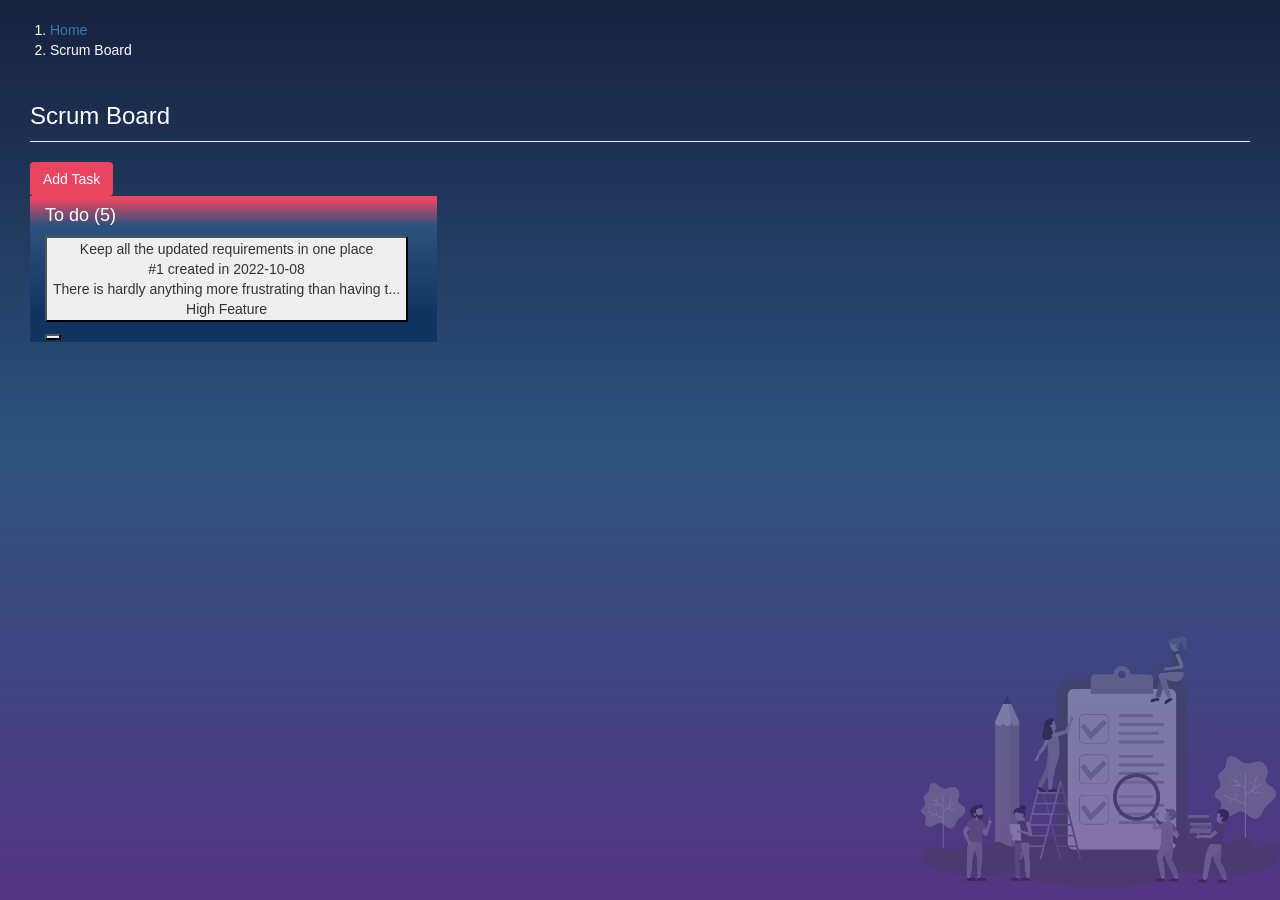
==== starter/index.html @ d828f4eb "first commit" ====
<!DOCTYPE html>
<html lang="en" >
<head>
	<meta charset="utf-8" />
	<title>YouCode | Scrum Board</title>
	<meta content="width=device-width, initial-scale=1.0, maximum-scale=1.0, user-scalable=no" name="viewport" />
	<meta content="" name="description" />
	<meta content="" name="author" />
	
	<!-- ================== BEGIN core-css ================== -->
	<link href="https://fonts.googleapis.com/css?family=Open+Sans:300,400,600,700" rel="stylesheet" />
	<link href="assets/css/vendor.min.css" rel="stylesheet" />
	<link href="assets/css/default/app.min.css" rel="stylesheet" />
	<link href="assets/css/style.css" rel="stylesheet" />
	<!-- ================== END core-css ================== -->

	<!-- link bootstrap -->
	<link rel="stylesheet" href="https://maxcdn.bootstrapcdn.com/bootstrap/3.4.1/css/bootstrap.min.css">
	<script src="https://ajax.googleapis.com/ajax/libs/jquery/3.6.0/jquery.min.js"></script>
	<script src="https://maxcdn.bootstrapcdn.com/bootstrap/3.4.1/js/bootstrap.min.js"></script>
</head>
<body>

	<!-- BEGIN #app -->
	<div id="app" class="app-without-sidebar" >
		<!-- BEGIN #content -->
		<div id="content" class="app-content main-style" >
			<div class=" " >
				<div>
					<ol class="" >
						<li class=""><a href="javascript:;">Home</a></li>
						<li class="">Scrum Board </li>
					</ol>
					<!-- BEGIN page-header -->
					<h1 class="page-header">
						Scrum Board 
					</h1>
					<!-- END page-header -->
				</div>
				
				<div class="">
					<button class="btn"><i class=""></i> Add Task</a>
				</div>
			</div>
			
			<div id="grad2" class="col-sm-4">
				<div class="" >
					 
						<!-- <div class="col-sm-4" style="background-color: pink;">.col-sm-4</div> -->
						<div class=""  >
							<h4 class=" ">To do (<span id="to-do-tasks-count">5</span>)</h4>

						</div>
						<div class="" id="to-do-tasks">
							<!-- TO DO TASKS HERE -->
							<button class="">
								<div class="">
									<i class=""></i> 
								</div>
								<div class="">
									<div class="">Keep all the updated requirements in one place</div>
									<div class="">
										<div class="">#1 created in 2022-10-08</div>
										<div class="" title="There is hardly anything more frustrating than having to look for current requirements in tens of comments under the actual description or having to decide which commenter is actually authorized to change the requirements. The goal here is to keep all the up-to-date requirements and details in the main/primary description of a task. Even though the information in comments may affect initial criteria, just update this primary description accordingly.">There is hardly anything more frustrating than having t...</div>
									</div>
									<div class="">
										<span class="">High</span>
										<span class="">Feature</span>
									</div>
								</div>
							</button>
							<button class="">
								<div class="">
									<i class=""></i> 
								</div>
								 <!--  <div class="">
									   <div class="">Consider creating an acceptance criteria list</div>
									<div class="">
										<div class="">#2 created in 2022-10-08</div>
										<div class="" title="Descriptive requirements are very helpful when it comes to understanding the context of a problem, yet finally it is good to precisely specify what is expected. Thus the developer will not have to look for the actual requirements in a long, descriptive text but he will be able to easily get to the essence. One might find that sometimes — when acceptance criteria are well defined — there is little or no need for any additional information. Example:
						a) User navigates to “/accounts” and clicks on red download CSV button
						b) Popup appears with two buttons: “This year” and “Last year”
						c) If user clicked on “Last year” download is initiated
						d) CSV downloaded includes following columns…">Descriptive requirements are very helpful when it comes...</div>
									</div>
									<div class="">
										<span class="">High</span>
										<span class="">Feature</span>
									</div>
								</div>
							</button>
							<button class="">
								<div class="">
									<i class=""></i> 
								</div>
								<div class="">
									<div class="">Provide examples, credentials, etc</div>
									<div class="">
										<div class="">#3 created in 2022-10-08</div>
										<div class="" title="If the expectation is to process or generate some file — attach an example of such a file. If the goal is to integrate what is being developed with some service, ensure your devs have access to this service and its documentation. This list could go on and on — the bottom line is — if there is something that our developer might make use of, try to foresee it and provide them with (access to) it.">If the expectation is to process or generate some file ...</div>
									</div>
									<div class="">
										<span class="">High</span>
										<span class="">Feature</span>
									</div>
								</div>
							</button>
							<button class="">
								<div class="">
									<i class=""></i> 
								</div>
								<div class="">
									<div class="">Annotate</div>
									<div class="">
										<div class="">#4 created in 2022-10-08</div>
										<div class="" title="The mockup provided can sometimes be confusing for developers. Especially if it contains much more content than the scope of the task described. Drop a couple of arrows, outlines and annotations here and there to emphasize what are the important parts of the mockup from the task requirements perspective.">The mockup provided can sometimes be confusing for deve...</div>
									</div>
									<div class="">
										<span class="">High</span>
										<span class="">Feature</span>
									</div>
								</div>
							</button>
							<button class="">
								<div class="">
									<i class=""></i> 
								</div>
								<div class="">
									<div class="">Use charts and diagrams</div>
									<div class="">
										<div class="">#5 created in 2022-10-08</div>
										<div class="" title="While it is not always necessary, sometimes it might be beneficial to prepare a flowchart, a block diagram or some other kind of concept visualization that will render it easy for the developer to comprehend the task and its scope.">While it is not always necessary, sometimes it might be...</div>
									</div>
									<div class="">
										<span class="">High</span>
										<span class="">Feature</span>
									</div>
								</div>
							</button>
						</div>
					</div>
				</div>  -->
				<!--<div class="col-sm-4" style="background-color:aqua;">
					<div class="">
						<div class="" style="background-color: lavender;">
							<h4 class=" " >In Progress (<span id="in-progress-tasks-count">4</span>)</h4>

						</div>
						<div class="" id="in-progress-tasks">  -->
							<!-- IN PROGRESS TASKS HERE -->
							 <!--<button class="">
								<div class="">
									<i class=""></i> 
								</div>
								<div class="">
									<div class="">Describe steps to reproduce an issue</div>
									<div class="">
										<div class="">#6 created in 2022-10-08</div>
										<div class="" title="including as many details as possible.">including as many details as possible.</div>
									</div>
									<div class="">
										<span class="">High</span>
										<span class="">Bug</span>
									</div>
								</div>
							</button>
							<button class="">
								<div class="">
									<i class=""></i> 
								</div>
								<div class="">
									<div class="">Provide access</div>
									<div class="">
										<div class="">#7 created in 2022-10-08</div>
										<div class="" title="to the affected account and services if possible. It might be hard to reproduce the exact environment on a local machine.">to the affected account and services if possible. It mi...</div>
									</div>
									<div class="">
										<span class="">High</span>
										<span class="">Bug</span>
									</div>
								</div>
							</button>
							<button class="">
								<div class="">
									<i class=""></i> 
								</div>
								<div class="">
									<div class="">Provide environment information</div>
									<div class="">
										<div class="">#8 created in 2022-10-08</div>
										<div class="" title="i.e., browser version, operating system version etc. Sometimes a list of installed browser plugins and extensions might be helpful as well.">i.e., browser version, operating system version etc. So...</div>
									</div>
									<div class="">
										<span class="">High</span>
										<span class="">Bug</span>
									</div>
								</div>
							</button>
							<button class="">
								<div class="">
									<i class=""></i> 
								</div>
								<div class="">
									<div class="">Provide a link to an exception and/or a stack trace</div>
									<div class="">
										<div class="">#9 created in 2022-10-08</div>
										<div class="" title="as investigating those is usually the first step to take in resolving the problem.">as investigating those is usually the first step to tak...</div>
									</div>
									<div class="">
										<span class="">High</span>
										<span class="">Bug</span>
									</div>
								</div>
							</button>
						</div>
					</div>
				</div>
				<div class="col-sm-4" style="background-color:aqua;">
					<div class="">
						<div class="" style="background-color: lavender;">
							<h4 class=" " >Done (<span id="done-tasks-count">4</span>)</h4>

						</div>
						<div class=" " id="done-tasks">  -->
							<!-- DONE TASKS HERE -->
						<!--	<button class="">
								<div class="">
									<i class=""></i> 
								</div>
								<div class="">
									<div class="">Provide access to logs</div>
									<div class="">
										<div class="">#10 created in 2022-10-08</div>
										<div class="" title="as they can be helpful in reproducing the steps that caused the problem in the first place.">as they can be helpful in reproducing the steps that ca...</div>
									</div>
									<div class="">
										<span class="">High</span>
										<span class="">Bug</span>
									</div>
								</div>
							</button>
							<button class="">
								<div class="">
									<i class=""></i> 
								</div>
								<div class="">
									<div class="">Provide access to the affected server or database dump</div>
									<div class="">
										<div class="">#11 created in 2022-10-08</div>
										<div class="" title="If it is possible and when it does not violate security policies, it is usually helpful for the developer to access the original data that might have played a role in the problem.">If it is possible and when it does not violate security...</div>
									</div>
									<div class="">
										<span class="">High</span>
										<span class="">Bug</span>
									</div>
								</div>
							</button>
							<button class="">
								<div class="">
									<i class=""></i> 
								</div>
								<div class="">
									<div class="">Make a screencast</div>
									<div class="">
										<div class="">#12 created in 2022-10-08</div>
										<div class="" title="It is not always necessary, but many times a short screencast (or at least a screenshot) says more than a thousand words. While working on MacOS you can use QuickTime Player for the purpose but there are plenty of tools available for other operating systems as well.">It is not always necessary, but many times a short scre...</div>
									</div>
									<div class="">
										<span class="">High</span>
										<span class="">Bug</span>
									</div>
								</div>
							</button>
							<button  class="">
								<div class="">
									<i class=""></i> 
								</div>
								<div class="">
									<div class="">Provide contact information</div>
									<div class="">
										<div class="">#13 created in 2022-10-08</div>
										<div class="" title="of the person that reported the bug. This will not always be possible, but in some cases it might be advantageous and most effective if a developer can have a chat with a person that actually experienced the bug, especially if the steps to reproduce a problem are not deterministic.">of the person that reported the bug. This will not alwa...</div>
									</div>
									<div class="">
										<span class="">High</span>
										<span class="">Bug</span>
									</div>
								</div>
							</button>
						</div>
					</div>
				</div>
			</div>
		</div> -->
		<!-- END #content --> 
		
		
		<!-- BEGIN scroll-top-btn -->
		<a href="javascript:;" class="btn btn-icon btn-circle btn-success btn-scroll-to-top" data-toggle="scroll-to-top"><i class="fa fa-angle-up"></i></a>
		<!-- END scroll-top-btn -->
	</div>
	<!-- END #app -->
	
	<!-- TASK MODAL -->
	<div class="modal fade" id="modal-task">
		<!-- Modal content goes here -->
	</div>
	
	<!-- ================== BEGIN core-js ================== -->
	<script src="assets/js/vendor.min.js"></script>
	<script src="assets/js/app.min.js"></script>
	<!-- ================== END core-js ================== -->
</body>
</html>
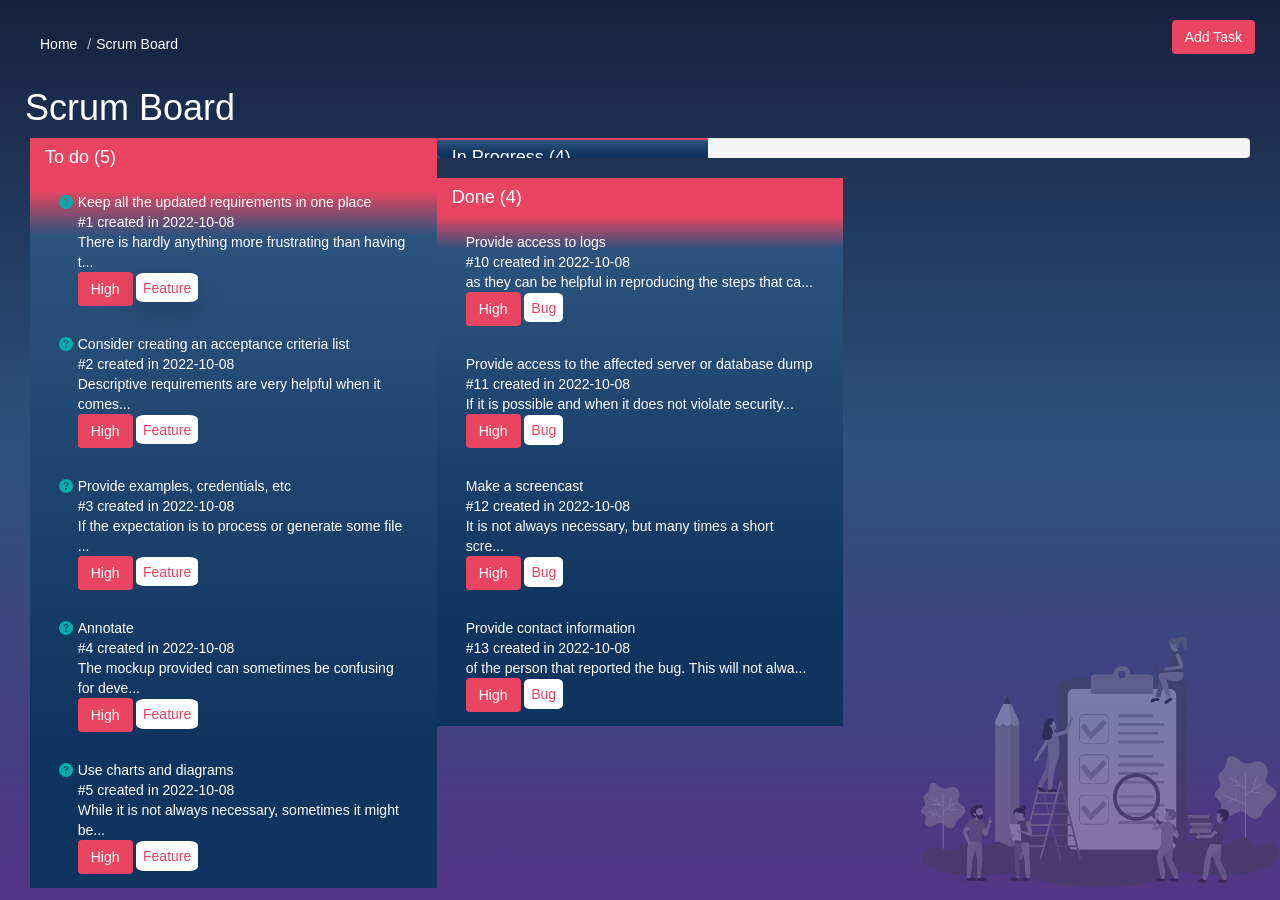
==== commit d7c08169: "integration" ====
--- a/starter/index.html
+++ b/starter/index.html
@@ -16,6 +16,7 @@
 
 	<!-- link bootstrap -->
 	<link rel="stylesheet" href="https://maxcdn.bootstrapcdn.com/bootstrap/3.4.1/css/bootstrap.min.css">
+	<link rel="stylesheet" href="https://cdn.jsdelivr.net/npm/bootstrap-icons@1.5.0/font/bootstrap-icons.css" />
 	<script src="https://ajax.googleapis.com/ajax/libs/jquery/3.6.0/jquery.min.js"></script>
 	<script src="https://maxcdn.bootstrapcdn.com/bootstrap/3.4.1/js/bootstrap.min.js"></script>
 </head>
@@ -24,38 +25,43 @@
 	<!-- BEGIN #app -->
 	<div id="app" class="app-without-sidebar" >
 		<!-- BEGIN #content -->
-		<div id="content" class="app-content main-style" >
-			<div class=" " >
-				<div>
-					<ol class="" >
-						<li class=""><a href="javascript:;">Home</a></li>
-						<li class="">Scrum Board </li>
+		<div id="content" class="app-content main-style " >
+			<div class="row"  >
+				<div class="col-6 ">
+					<ol class="breadcrumb bg-none  " >
+						<li class="breadcrumb-item"><a class="text-white texte-decoration-none " href="javascript:;">Home</a></li>
+						<li class="breadcrumb-item active text-white ">Scrum Board </li>
 					</ol>
 					<!-- BEGIN page-header -->
-					<h1 class="page-header">
+					<h1 class="">
 						Scrum Board 
 					</h1>
 					<!-- END page-header -->
 				</div>
 				
-				<div class="">
+				<div class="col-6 text-end  ">
 					<button class="btn"><i class=""></i> Add Task</a>
 				</div>
 			</div>
 			
-			<div id="grad2" class="col-sm-4">
+			<div id="grad2" class=" col-md-4 ">
+
+
+											<!--********* to do********-->
+
 				<div class="" >
 					 
-						<!-- <div class="col-sm-4" style="background-color: pink;">.col-sm-4</div> -->
 						<div class=""  >
-							<h4 class=" ">To do (<span id="to-do-tasks-count">5</span>)</h4>
-
-						</div>
-						<div class="" id="to-do-tasks">
+							<h4 class=" " >To do (<span id="to-do-tasks-count">5</span>)</h4>
+
+						</div>
+						<div class=" " id="to-do-tasks">
+
 							<!-- TO DO TASKS HERE -->
-							<button class="">
-								<div class="">
-									<i class=""></i> 
+
+							<button class=" task text-white border-0 bg-none ps-3 text-start ms-2 p-4 " >
+								<div class=" ">
+									<i class="bi bi-question-circle-fill text-success me-2"></i> 
 								</div>
 								<div class="">
 									<div class="">Keep all the updated requirements in one place</div>
@@ -64,16 +70,19 @@
 										<div class="" title="There is hardly anything more frustrating than having to look for current requirements in tens of comments under the actual description or having to decide which commenter is actually authorized to change the requirements. The goal here is to keep all the up-to-date requirements and details in the main/primary description of a task. Even though the information in comments may affect initial criteria, just update this primary description accordingly.">There is hardly anything more frustrating than having t...</div>
 									</div>
 									<div class="">
-										<span class="">High</span>
-										<span class="">Feature</span>
-									</div>
-								</div>
-							</button>
-							<button class="">
-								<div class="">
-									<i class=""></i> 
-								</div>
-								 <!--  <div class="">
+										<span class="btn ">High</span>
+										<span class="btn2  shadow-lg ">Feature</span>
+									</div>
+								</div>
+							</button>
+												<div class="BTTNS">	
+
+											<!--*********button 2********-->
+							<button class="task text-white border-0 bg-none ps-3 text-start ms-2 p-4">
+								<div class="">
+									<i class="bi bi-question-circle-fill text-success me-2"></i> 
+								</div>
+								  <div class="">
 									   <div class="">Consider creating an acceptance criteria list</div>
 									<div class="">
 										<div class="">#2 created in 2022-10-08</div>
@@ -84,14 +93,15 @@
 						d) CSV downloaded includes following columns…">Descriptive requirements are very helpful when it comes...</div>
 									</div>
 									<div class="">
-										<span class="">High</span>
-										<span class="">Feature</span>
-									</div>
-								</div>
-							</button>
-							<button class="">
-								<div class="">
-									<i class=""></i> 
+										<span class="btn">High</span>
+										<span class="btn2">Feature</span>
+									</div>
+								</div>
+							</button>
+											<!--*********button 3********-->
+							<button class="task text-white border-0 bg-none ps-3 text-start ms-2 p-4">
+								<div class="">
+									<i class="bi bi-question-circle-fill text-success me-2"></i> 
 								</div>
 								<div class="">
 									<div class="">Provide examples, credentials, etc</div>
@@ -100,14 +110,15 @@
 										<div class="" title="If the expectation is to process or generate some file — attach an example of such a file. If the goal is to integrate what is being developed with some service, ensure your devs have access to this service and its documentation. This list could go on and on — the bottom line is — if there is something that our developer might make use of, try to foresee it and provide them with (access to) it.">If the expectation is to process or generate some file ...</div>
 									</div>
 									<div class="">
-										<span class="">High</span>
-										<span class="">Feature</span>
-									</div>
-								</div>
-							</button>
-							<button class="">
-								<div class="">
-									<i class=""></i> 
+										<span class="btn">High</span>
+										<span class="btn2">Feature</span>
+									</div>
+								</div>
+							</button>
+													<!--*********button 4	********-->
+							<button class="task text-white border-0 bg-none ps-3 text-start ms-2 p-4">
+								<div class="">
+									<i class="bi bi-question-circle-fill text-success me-2"></i> 
 								</div>
 								<div class="">
 									<div class="">Annotate</div>
@@ -116,14 +127,15 @@
 										<div class="" title="The mockup provided can sometimes be confusing for developers. Especially if it contains much more content than the scope of the task described. Drop a couple of arrows, outlines and annotations here and there to emphasize what are the important parts of the mockup from the task requirements perspective.">The mockup provided can sometimes be confusing for deve...</div>
 									</div>
 									<div class="">
-										<span class="">High</span>
-										<span class="">Feature</span>
-									</div>
-								</div>
-							</button>
-							<button class="">
-								<div class="">
-									<i class=""></i> 
+										<span class="btn">High</span>
+										<span class="btn2">Feature</span>
+									</div>
+								</div>
+							</button>
+												<!--*********button 5********-->
+							<button class="task text-white border-0 bg-none ps-3 text-start ms-2 p-4">
+								<div class="">
+									<i class="bi bi-question-circle-fill text-success me-2"></i> 
 								</div>
 								<div class="">
 									<div class="">Use charts and diagrams</div>
@@ -132,25 +144,39 @@
 										<div class="" title="While it is not always necessary, sometimes it might be beneficial to prepare a flowchart, a block diagram or some other kind of concept visualization that will render it easy for the developer to comprehend the task and its scope.">While it is not always necessary, sometimes it might be...</div>
 									</div>
 									<div class="">
-										<span class="">High</span>
-										<span class="">Feature</span>
-									</div>
-								</div>
-							</button>
+										<span class="btn">High</span>
+										<span class="btn2">Feature</span>
+									</div>
+								</div>
+							</button>
+													</div>
+							<!--- *************************end button*************************-->
 						</div>
 					</div>
-				</div>  -->
-				<!--<div class="col-sm-4" style="background-color:aqua;">
+				</div>   
+
+
+				         <!--**********end to do *********-->  
+
+							<!--******** start in progress *******-->
+							<div class="progress">
+
+				<div   id="grad2" class="col-md-4 " >
 					<div class="">
-						<div class="" style="background-color: lavender;">
+						<div class="" >
 							<h4 class=" " >In Progress (<span id="in-progress-tasks-count">4</span>)</h4>
 
 						</div>
-						<div class="" id="in-progress-tasks">  -->
+						<div class="" id="in-progress-tasks">  
+
+
+
 							<!-- IN PROGRESS TASKS HERE -->
-							 <!--<button class="">
-								<div class="">
-									<i class=""></i> 
+
+
+							 <button class="task text-white border-0 bg-none ps-3 text-start ms-2 p-4">
+								<div class="">
+									<i class="bi bi-arrow-counterclockwise"></i> 
 								</div>
 								<div class="">
 									<div class="">Describe steps to reproduce an issue</div>
@@ -159,14 +185,14 @@
 										<div class="" title="including as many details as possible.">including as many details as possible.</div>
 									</div>
 									<div class="">
-										<span class="">High</span>
-										<span class="">Bug</span>
-									</div>
-								</div>
-							</button>
-							<button class="">
-								<div class="">
-									<i class=""></i> 
+										<span class="btn">High</span>
+										<span class="btn2">Bug</span>
+									</div>
+								</div>
+							</button>
+							<button class="task text-white border-0 bg-none ps-3 text-start ms-2 p-4">
+								<div class="">
+									<i class="bi bi-arrow-counterclockwise"></i> 
 								</div>
 								<div class="">
 									<div class="">Provide access</div>
@@ -175,14 +201,14 @@
 										<div class="" title="to the affected account and services if possible. It might be hard to reproduce the exact environment on a local machine.">to the affected account and services if possible. It mi...</div>
 									</div>
 									<div class="">
-										<span class="">High</span>
-										<span class="">Bug</span>
-									</div>
-								</div>
-							</button>
-							<button class="">
-								<div class="">
-									<i class=""></i> 
+										<span class="btn">High</span>
+										<span class="btn2">Bug</span>
+									</div>
+								</div>
+							</button>
+							<button class="task text-white border-0 bg-none ps-3 text-start ms-2 p-4">
+								<div class="">
+									<i class="bi bi-arrow-counterclockwise"></i> 
 								</div>
 								<div class="">
 									<div class="">Provide environment information</div>
@@ -191,14 +217,14 @@
 										<div class="" title="i.e., browser version, operating system version etc. Sometimes a list of installed browser plugins and extensions might be helpful as well.">i.e., browser version, operating system version etc. So...</div>
 									</div>
 									<div class="">
-										<span class="">High</span>
-										<span class="">Bug</span>
-									</div>
-								</div>
-							</button>
-							<button class="">
-								<div class="">
-									<i class=""></i> 
+										<span class="btn">High</span>
+										<span class="btn2">Bug</span>
+									</div>
+								</div>
+							</button>
+							<button class="task text-white border-0 bg-none ps-3 text-start ms-2 p-4">
+								<div class="">
+									<i class="bi bi-arrow-counterclockwise"></i> 
 								</div>
 								<div class="">
 									<div class="">Provide a link to an exception and/or a stack trace</div>
@@ -207,23 +233,30 @@
 										<div class="" title="as investigating those is usually the first step to take in resolving the problem.">as investigating those is usually the first step to tak...</div>
 									</div>
 									<div class="">
-										<span class="">High</span>
-										<span class="">Bug</span>
+										<span class="btn">High</span>
+										<span class="btn2">Bug</span>
 									</div>
 								</div>
 							</button>
 						</div>
 					</div>
 				</div>
-				<div class="col-sm-4" style="background-color:aqua;">
+											<!--********** end in progress*********-->
+
+											</div>
+											<!--********** start done*************-->
+											<div class="done">
+
+				<div id="grad2" class="col-md-4  " > 
+
 					<div class="">
-						<div class="" style="background-color: lavender;">
+						<div class="" >
 							<h4 class=" " >Done (<span id="done-tasks-count">4</span>)</h4>
 
 						</div>
-						<div class=" " id="done-tasks">  -->
+						<div class=" " id="done-tasks">  
 							<!-- DONE TASKS HERE -->
-						<!--	<button class="">
+							<button class="task text-white border-0 bg-none ps-3 text-start ms-2 p-4">
 								<div class="">
 									<i class=""></i> 
 								</div>
@@ -234,12 +267,12 @@
 										<div class="" title="as they can be helpful in reproducing the steps that caused the problem in the first place.">as they can be helpful in reproducing the steps that ca...</div>
 									</div>
 									<div class="">
-										<span class="">High</span>
-										<span class="">Bug</span>
-									</div>
-								</div>
-							</button>
-							<button class="">
+										<span class="btn">High</span>
+										<span class="btn2">Bug</span>
+									</div>
+								</div>
+							</button>
+							<button class="task text-white border-0 bg-none ps-3 text-start ms-2 p-4">
 								<div class="">
 									<i class=""></i> 
 								</div>
@@ -250,12 +283,12 @@
 										<div class="" title="If it is possible and when it does not violate security policies, it is usually helpful for the developer to access the original data that might have played a role in the problem.">If it is possible and when it does not violate security...</div>
 									</div>
 									<div class="">
-										<span class="">High</span>
-										<span class="">Bug</span>
-									</div>
-								</div>
-							</button>
-							<button class="">
+										<span class="btn">High</span>
+										<span class="btn2">Bug</span>
+									</div>
+								</div>
+							</button>
+							<button class="task text-white border-0 bg-none ps-3 text-start ms-2 p-4">
 								<div class="">
 									<i class=""></i> 
 								</div>
@@ -266,12 +299,12 @@
 										<div class="" title="It is not always necessary, but many times a short screencast (or at least a screenshot) says more than a thousand words. While working on MacOS you can use QuickTime Player for the purpose but there are plenty of tools available for other operating systems as well.">It is not always necessary, but many times a short scre...</div>
 									</div>
 									<div class="">
-										<span class="">High</span>
-										<span class="">Bug</span>
-									</div>
-								</div>
-							</button>
-							<button  class="">
+										<span class="btn">High</span>
+										<span class="btn2">Bug</span>
+									</div>
+								</div>
+							</button>
+							<button  class="task text-white border-0 bg-none ps-3 text-start ms-2 p-4">
 								<div class="">
 									<i class=""></i> 
 								</div>
@@ -282,16 +315,18 @@
 										<div class="" title="of the person that reported the bug. This will not always be possible, but in some cases it might be advantageous and most effective if a developer can have a chat with a person that actually experienced the bug, especially if the steps to reproduce a problem are not deterministic.">of the person that reported the bug. This will not alwa...</div>
 									</div>
 									<div class="">
-										<span class="">High</span>
-										<span class="">Bug</span>
+										<span class="btn">High</span>
+										<span class="btn2">Bug</span>
 									</div>
 								</div>
 							</button>
 						</div>
 					</div>
-				</div>
+				</div>     			
+				
+										</div><!--********* end  done******-->
 			</div>
-		</div> -->
+		</div> 
 		<!-- END #content --> 
 		
 		
--- a/starter/assets/css/style.css
+++ b/starter/assets/css/style.css
@@ -25,11 +25,29 @@
 .btn{
     color: white;
     background-color:#E94560;
-    /* justify-content: flex-end; */
-    align-self: flex-end;
+    
+
+}
+.btn2{
+    color:#E94560;
+    background-color:white;
+    padding: 2%;
+    border-radius: 15%;
 
 }
     
 #grad2{
-    background-image: linear-gradient( #E94560 2% ,#2C527E 20%, #0F3460 80% );
-}+    background-image: linear-gradient( #E94560 7% ,#2C527E 13%, #0F3460 80% );
+}
+.task{
+    display:flex;
+}
+/* .done{
+    display: none;
+} */
+/* .progress{
+    display: none; 
+} */
+ /*.BTTNS{
+    display: none;
+}*/
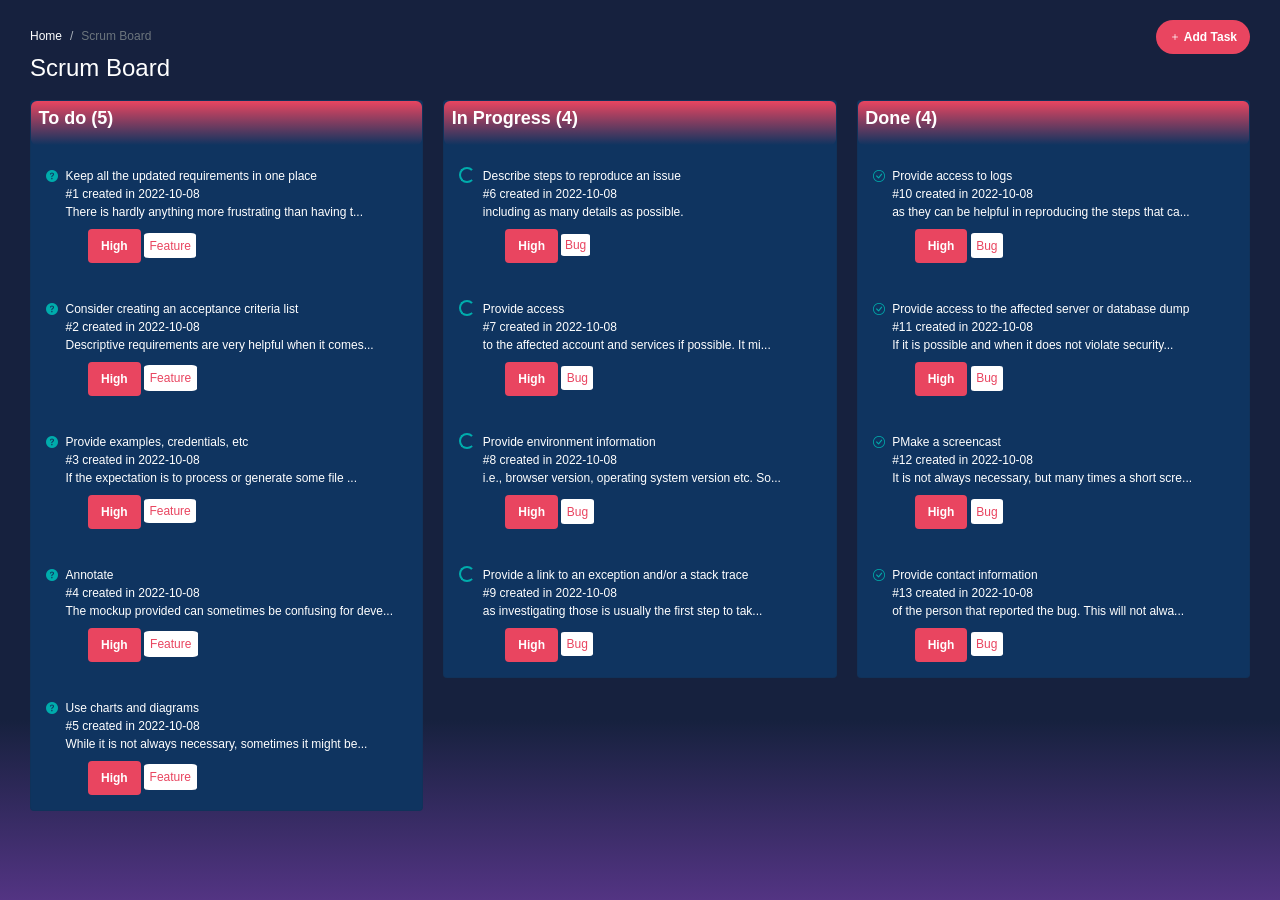
==== commit 3e5f59fc: "finiched integration scrum board" ====
--- a/starter/index.html
+++ b/starter/index.html
@@ -6,84 +6,73 @@
 	<meta content="width=device-width, initial-scale=1.0, maximum-scale=1.0, user-scalable=no" name="viewport" />
 	<meta content="" name="description" />
 	<meta content="" name="author" />
-	
+
 	<!-- ================== BEGIN core-css ================== -->
+	<!-- <link href="https://cdn.jsdelivr.net/npm/bootstrap@5.2.2/dist/css/bootstrap.min.css" rel="stylesheet" integrity="sha384-Zenh87qX5JnK2Jl0vWa8Ck2rdkQ2Bzep5IDxbcnCeuOxjzrPF/et3URy9Bv1WTRi" crossorigin="anonymous"> -->
 	<link href="https://fonts.googleapis.com/css?family=Open+Sans:300,400,600,700" rel="stylesheet" />
 	<link href="assets/css/vendor.min.css" rel="stylesheet" />
 	<link href="assets/css/default/app.min.css" rel="stylesheet" />
 	<link href="assets/css/style.css" rel="stylesheet" />
+	<link rel="stylesheet" href="https://cdn.jsdelivr.net/npm/bootstrap-icons@1.5.0/font/bootstrap-icons.css" />
 	<!-- ================== END core-css ================== -->
-
-	<!-- link bootstrap -->
-	<link rel="stylesheet" href="https://maxcdn.bootstrapcdn.com/bootstrap/3.4.1/css/bootstrap.min.css">
-	<link rel="stylesheet" href="https://cdn.jsdelivr.net/npm/bootstrap-icons@1.5.0/font/bootstrap-icons.css" />
-	<script src="https://ajax.googleapis.com/ajax/libs/jquery/3.6.0/jquery.min.js"></script>
-	<script src="https://maxcdn.bootstrapcdn.com/bootstrap/3.4.1/js/bootstrap.min.js"></script>
 </head>
 <body>
 
 	<!-- BEGIN #app -->
-	<div id="app" class="app-without-sidebar" >
+	<div id="app" class="app-without-sidebar">
 		<!-- BEGIN #content -->
-		<div id="content" class="app-content main-style " >
-			<div class="row"  >
-				<div class="col-6 ">
-					<ol class="breadcrumb bg-none  " >
-						<li class="breadcrumb-item"><a class="text-white texte-decoration-none " href="javascript:;">Home</a></li>
-						<li class="breadcrumb-item active text-white ">Scrum Board </li>
+		<div id="content" class="app-content main-style">
+			<div class="row ">
+				<div class="col-6">
+					<ol class="breadcrumb">
+						<li class="breadcrumb-item "><a class="text-white text-decoration-none" href="javascript:;">Home</a></li>
+						<li class="breadcrumb-item active ">Scrum Board </li>
 					</ol>
 					<!-- BEGIN page-header -->
-					<h1 class="">
+					<h1 class="page-header text-white">
 						Scrum Board 
 					</h1>
 					<!-- END page-header -->
 				</div>
-				
-				<div class="col-6 text-end  ">
-					<button class="btn"><i class=""></i> Add Task</a>
+
+				<div class="col-6 text-end">
+					<button id="button" class="btn  rounded-pill  " type="button" data-toggle="modal" data-target="#modal-task" ><i class="bi bi-plus text-white"></i> Add Task</a>
 				</div>
 			</div>
-			
-			<div id="grad2" class=" col-md-4 ">
-
-
-											<!--********* to do********-->
-
-				<div class="" >
-					 
-						<div class=""  >
-							<h4 class=" " >To do (<span id="to-do-tasks-count">5</span>)</h4>
-
-						</div>
-						<div class=" " id="to-do-tasks">
-
+
+
+
+			<div class="row">
+				<div class="col-sm-6 col-md-4 ">
+					<div class="card" style="background-color: #0F3460;">
+						<div class="grad2 p-2 rounded-3">
+							<h4 class="text-white">To do (<span id="to-do-tasks-count">5</span>)</h4>
+						</div>
+
+						<div class="" id="to-do-tasks">
 							<!-- TO DO TASKS HERE -->
-
-							<button class=" task text-white border-0 bg-none ps-3 text-start ms-2 p-4 " >
-								<div class=" ">
-									<i class="bi bi-question-circle-fill text-success me-2"></i> 
-								</div>
-								<div class="">
-									<div class="">Keep all the updated requirements in one place</div>
+							<button class="p-3 border-0 text-white bg-none mt-2 col-12 d-flex">
+								<div class="">
+									<i class="bi bi-question-circle-fill text-success me-2"></i> 
+								</div>
+								<div class="text-start">
+									<div class="text-white"> Keep all the updated requirements in one place</div>
 									<div class="">
 										<div class="">#1 created in 2022-10-08</div>
 										<div class="" title="There is hardly anything more frustrating than having to look for current requirements in tens of comments under the actual description or having to decide which commenter is actually authorized to change the requirements. The goal here is to keep all the up-to-date requirements and details in the main/primary description of a task. Even though the information in comments may affect initial criteria, just update this primary description accordingly.">There is hardly anything more frustrating than having t...</div>
 									</div>
-									<div class="">
-										<span class="btn ">High</span>
-										<span class="btn2  shadow-lg ">Feature</span>
-									</div>
-								</div>
-							</button>
-												<div class="BTTNS">	
-
-											<!--*********button 2********-->
-							<button class="task text-white border-0 bg-none ps-3 text-start ms-2 p-4">
-								<div class="">
-									<i class="bi bi-question-circle-fill text-success me-2"></i> 
-								</div>
-								  <div class="">
-									   <div class="">Consider creating an acceptance criteria list</div>
+									<div class="mt-2 ms-4">
+										<span class="btn">High</span>
+										<span class="btn2">Feature</span>
+									</div>
+								</div>
+							</button>
+							<button class="p-3 border-0 text-white bg-none mt-2 col-12 d-flex">
+								<div class="">
+									<i class="bi bi-question-circle-fill text-success me-2"></i> 
+								</div>
+								<div class="text-start">
+									<div class="text-white">Consider creating an acceptance criteria list</div>
 									<div class="">
 										<div class="">#2 created in 2022-10-08</div>
 										<div class="" title="Descriptive requirements are very helpful when it comes to understanding the context of a problem, yet finally it is good to precisely specify what is expected. Thus the developer will not have to look for the actual requirements in a long, descriptive text but he will be able to easily get to the essence. One might find that sometimes — when acceptance criteria are well defined — there is little or no need for any additional information. Example:
@@ -92,258 +81,294 @@
 						c) If user clicked on “Last year” download is initiated
 						d) CSV downloaded includes following columns…">Descriptive requirements are very helpful when it comes...</div>
 									</div>
-									<div class="">
-										<span class="btn">High</span>
-										<span class="btn2">Feature</span>
-									</div>
-								</div>
-							</button>
-											<!--*********button 3********-->
-							<button class="task text-white border-0 bg-none ps-3 text-start ms-2 p-4">
-								<div class="">
-									<i class="bi bi-question-circle-fill text-success me-2"></i> 
-								</div>
-								<div class="">
-									<div class="">Provide examples, credentials, etc</div>
+									<div class="mt-2 ms-4">
+										<span class="btn">High</span>
+										<span class="btn2">Feature</span>
+									</div>
+								</div>
+							</button>
+							<button class="p-3 border-0 text-white bg-none mt-2 col-12 d-flex">
+								<div class="">
+									<i class="bi bi-question-circle-fill text-success me-2"></i> 
+								</div>
+								<div class="text-start">
+									<div class="text-white"> Provide examples, credentials, etc</div>
 									<div class="">
 										<div class="">#3 created in 2022-10-08</div>
 										<div class="" title="If the expectation is to process or generate some file — attach an example of such a file. If the goal is to integrate what is being developed with some service, ensure your devs have access to this service and its documentation. This list could go on and on — the bottom line is — if there is something that our developer might make use of, try to foresee it and provide them with (access to) it.">If the expectation is to process or generate some file ...</div>
 									</div>
-									<div class="">
-										<span class="btn">High</span>
-										<span class="btn2">Feature</span>
-									</div>
-								</div>
-							</button>
-													<!--*********button 4	********-->
-							<button class="task text-white border-0 bg-none ps-3 text-start ms-2 p-4">
-								<div class="">
-									<i class="bi bi-question-circle-fill text-success me-2"></i> 
-								</div>
-								<div class="">
-									<div class="">Annotate</div>
-									<div class="">
-										<div class="">#4 created in 2022-10-08</div>
+									<div class="mt-2 ms-4">
+										<span class="btn">High</span>
+										<span class="btn2">Feature</span>
+									</div>
+								</div>
+							</button>
+							<button class="p-3 border-0 text-white bg-none mt-2 col-12 d-flex">
+								<div class="">
+									<i class="bi bi-question-circle-fill text-success me-2"></i> 
+								</div>
+								<div class="text-start">
+									<div class="text-white"> Annotate</div>
+									<div class="">
+										<div class=" ">#4 created in 2022-10-08</div>
 										<div class="" title="The mockup provided can sometimes be confusing for developers. Especially if it contains much more content than the scope of the task described. Drop a couple of arrows, outlines and annotations here and there to emphasize what are the important parts of the mockup from the task requirements perspective.">The mockup provided can sometimes be confusing for deve...</div>
 									</div>
-									<div class="">
-										<span class="btn">High</span>
-										<span class="btn2">Feature</span>
-									</div>
-								</div>
-							</button>
-												<!--*********button 5********-->
-							<button class="task text-white border-0 bg-none ps-3 text-start ms-2 p-4">
-								<div class="">
-									<i class="bi bi-question-circle-fill text-success me-2"></i> 
-								</div>
-								<div class="">
-									<div class="">Use charts and diagrams</div>
+									<div class="mt-2 ms-4">
+										<span class="btn">High</span>
+										<span class="btn2">Feature</span>
+									</div>
+								</div>
+							</button>
+							<button class="p-3 border-0 text-white bg-none mt-2 col-12 d-flex">
+								<div class="">
+									<i class="bi bi-question-circle-fill text-success me-2"></i> 
+								</div>
+								<div class="text-start">
+									<div class="text-white"> Use charts and diagrams</div>
 									<div class="">
 										<div class="">#5 created in 2022-10-08</div>
 										<div class="" title="While it is not always necessary, sometimes it might be beneficial to prepare a flowchart, a block diagram or some other kind of concept visualization that will render it easy for the developer to comprehend the task and its scope.">While it is not always necessary, sometimes it might be...</div>
 									</div>
-									<div class="">
-										<span class="btn">High</span>
-										<span class="btn2">Feature</span>
-									</div>
-								</div>
-							</button>
-													</div>
-							<!--- *************************end button*************************-->
-						</div>
-					</div>
-				</div>   
-
-
-				         <!--**********end to do *********-->  
-
-							<!--******** start in progress *******-->
-							<div class="progress">
-
-				<div   id="grad2" class="col-md-4 " >
-					<div class="">
-						<div class="" >
-							<h4 class=" " >In Progress (<span id="in-progress-tasks-count">4</span>)</h4>
-
-						</div>
-						<div class="" id="in-progress-tasks">  
-
-
-
+									<div class="mt-2 ms-4">
+										<span class="btn">High</span>
+										<span class="btn2">Feature</span>
+									</div>
+								</div>
+							</button>
+						</div>
+					</div>
+				</div>
+				<div class="col-sm-6 col-md-4 ">
+					<div class="card" style="background-color: #0F3460;">
+					
+						<div class="grad2 p-2 rounded-3">
+							<h4 class="text-white">In Progress (<span id="in-progress-tasks-count">4</span>)</h4>
+
+						</div>
+						<div class="" id="in-progress-tasks">
 							<!-- IN PROGRESS TASKS HERE -->
-
-
-							 <button class="task text-white border-0 bg-none ps-3 text-start ms-2 p-4">
-								<div class="">
-									<i class="bi bi-arrow-counterclockwise"></i> 
-								</div>
-								<div class="">
-									<div class="">Describe steps to reproduce an issue</div>
+							<button class="p-3 border-0 text-white bg-none mt-2 col-12 d-flex">
+								<div class="">
+									<i class="spinner-border  spinner-border-sm  text-success me-2"></i> 
+								</div>
+								<div class="text-start">
+									<div class="text-white">Describe steps to reproduce an issue</div>
 									<div class="">
 										<div class="">#6 created in 2022-10-08</div>
 										<div class="" title="including as many details as possible.">including as many details as possible.</div>
 									</div>
-									<div class="">
-										<span class="btn">High</span>
-										<span class="btn2">Bug</span>
-									</div>
-								</div>
-							</button>
-							<button class="task text-white border-0 bg-none ps-3 text-start ms-2 p-4">
-								<div class="">
-									<i class="bi bi-arrow-counterclockwise"></i> 
-								</div>
-								<div class="">
-									<div class="">Provide access</div>
+									<div class="mt-2 ms-4">
+										<span class="btn">High</span>
+										<span class="btn2">Bug</span>
+									</div>
+								</div>
+							</button>
+							<button class="p-3 border-0 text-white bg-none mt-2 col-12 d-flex">
+								<div class="">
+									<i class="spinner-border  spinner-border-sm  text-success me-2"></i> 
+								</div>
+								<div class="text-start">
+									<div class="text-white">Provide access</div>
 									<div class="">
 										<div class="">#7 created in 2022-10-08</div>
 										<div class="" title="to the affected account and services if possible. It might be hard to reproduce the exact environment on a local machine.">to the affected account and services if possible. It mi...</div>
 									</div>
-									<div class="">
-										<span class="btn">High</span>
-										<span class="btn2">Bug</span>
-									</div>
-								</div>
-							</button>
-							<button class="task text-white border-0 bg-none ps-3 text-start ms-2 p-4">
-								<div class="">
-									<i class="bi bi-arrow-counterclockwise"></i> 
-								</div>
-								<div class="">
-									<div class="">Provide environment information</div>
+									<div class="mt-2 ms-4">
+										<span class="btn">High</span>
+										<span class="btn2">Bug</span>
+									</div>
+								</div>
+							</button>
+							<button class="p-3 border-0 text-white bg-none mt-2 col-12 d-flex">
+								<div class="">
+									<i class="spinner-border  spinner-border-sm  text-success me-2"></i> 
+								</div>
+								<div class="text-start">
+									<div class="text-white">Provide environment information</div>
 									<div class="">
 										<div class="">#8 created in 2022-10-08</div>
 										<div class="" title="i.e., browser version, operating system version etc. Sometimes a list of installed browser plugins and extensions might be helpful as well.">i.e., browser version, operating system version etc. So...</div>
 									</div>
-									<div class="">
-										<span class="btn">High</span>
-										<span class="btn2">Bug</span>
-									</div>
-								</div>
-							</button>
-							<button class="task text-white border-0 bg-none ps-3 text-start ms-2 p-4">
-								<div class="">
-									<i class="bi bi-arrow-counterclockwise"></i> 
-								</div>
-								<div class="">
-									<div class="">Provide a link to an exception and/or a stack trace</div>
+									<div class="mt-2 ms-4">
+										<span class="btn">High</span>
+										<span class="btn2">Bug</span>
+									</div>
+								</div>
+							</button>
+							<button class="p-3 border-0 text-white bg-none mt-2 col-12 d-flex">
+								<div class="">
+									<i class="spinner-border  spinner-border-sm  text-success me-2"></i> 
+								</div>
+								<div class="text-start">
+									<div class="text-white">Provide a link to an exception and/or a stack trace</div>
 									<div class="">
 										<div class="">#9 created in 2022-10-08</div>
 										<div class="" title="as investigating those is usually the first step to take in resolving the problem.">as investigating those is usually the first step to tak...</div>
 									</div>
-									<div class="">
-										<span class="btn">High</span>
-										<span class="btn2">Bug</span>
-									</div>
-								</div>
-							</button>
-						</div>
-					</div>
-				</div>
-											<!--********** end in progress*********-->
-
-											</div>
-											<!--********** start done*************-->
-											<div class="done">
-
-				<div id="grad2" class="col-md-4  " > 
-
-					<div class="">
-						<div class="" >
-							<h4 class=" " >Done (<span id="done-tasks-count">4</span>)</h4>
-
-						</div>
-						<div class=" " id="done-tasks">  
+									<div class="mt-2 ms-4">
+										<span class="btn">High</span>
+										<span class="btn2">Bug</span>
+									</div>
+								</div>
+							</button>
+						</div>
+					</div>
+				</div>
+				<div class="col-sm-6 col-md-4 ">
+					<div class="card" style="background-color: #0F3460;">
+						<div class="grad2 p-2 rounded-3">
+							<h4 class="text-white">Done (<span id="done-tasks-count">4</span>)</h4>
+
+						</div>
+						<div class=" " id="done-tasks">
 							<!-- DONE TASKS HERE -->
-							<button class="task text-white border-0 bg-none ps-3 text-start ms-2 p-4">
-								<div class="">
-									<i class=""></i> 
-								</div>
-								<div class="">
-									<div class="">Provide access to logs</div>
+							<button class="p-3 border-0 text-white bg-none mt-2 col-12 d-flex">
+								<div class="">
+									<i class="bi bi-check-circle  text-success me-2"></i> 
+								</div>
+								<div class="text-start">
+									<div class="text-white">Provide access to logs</div>
 									<div class="">
 										<div class="">#10 created in 2022-10-08</div>
 										<div class="" title="as they can be helpful in reproducing the steps that caused the problem in the first place.">as they can be helpful in reproducing the steps that ca...</div>
 									</div>
-									<div class="">
-										<span class="btn">High</span>
-										<span class="btn2">Bug</span>
-									</div>
-								</div>
-							</button>
-							<button class="task text-white border-0 bg-none ps-3 text-start ms-2 p-4">
-								<div class="">
-									<i class=""></i> 
-								</div>
-								<div class="">
-									<div class="">Provide access to the affected server or database dump</div>
+									<div class="mt-2 ms-4">
+										<span class="btn">High</span>
+										<span class="btn2">Bug</span>
+									</div>
+								</div>
+							</button>
+							<button class="p-3 border-0 text-white bg-none mt-2 col-12 d-flex">
+								<div class="">
+									<i class="bi bi-check-circle  text-success me-2"></i> 
+								</div>
+								<div class="text-start">
+									<div class="text-white">Provide access to the affected server or database dump</div>
 									<div class="">
 										<div class="">#11 created in 2022-10-08</div>
 										<div class="" title="If it is possible and when it does not violate security policies, it is usually helpful for the developer to access the original data that might have played a role in the problem.">If it is possible and when it does not violate security...</div>
 									</div>
-									<div class="">
-										<span class="btn">High</span>
-										<span class="btn2">Bug</span>
-									</div>
-								</div>
-							</button>
-							<button class="task text-white border-0 bg-none ps-3 text-start ms-2 p-4">
-								<div class="">
-									<i class=""></i> 
-								</div>
-								<div class="">
-									<div class="">Make a screencast</div>
+									<div class="mt-2 ms-4">
+										<span class="btn">High</span>
+										<span class="btn2">Bug</span>
+									</div>
+								</div>
+							</button>
+							<button class="p-3 border-0 text-white bg-none mt-2 col-12 d-flex">
+								<div class="">
+									<i class="bi bi-check-circle  text-success me-2"></i> 
+								</div>
+								<div class="text-start">
+									<div class="text-white">PMake a screencast</div>
 									<div class="">
 										<div class="">#12 created in 2022-10-08</div>
 										<div class="" title="It is not always necessary, but many times a short screencast (or at least a screenshot) says more than a thousand words. While working on MacOS you can use QuickTime Player for the purpose but there are plenty of tools available for other operating systems as well.">It is not always necessary, but many times a short scre...</div>
 									</div>
-									<div class="">
-										<span class="btn">High</span>
-										<span class="btn2">Bug</span>
-									</div>
-								</div>
-							</button>
-							<button  class="task text-white border-0 bg-none ps-3 text-start ms-2 p-4">
-								<div class="">
-									<i class=""></i> 
-								</div>
-								<div class="">
-									<div class="">Provide contact information</div>
+									<div class="mt-2 ms-4">
+										<span class="btn">High</span>
+										<span class="btn2">Bug</span>
+									</div>
+								</div>
+							</button>
+							<button  class="p-3 border-0 text-white bg-none mt-2 col-12 d-flex">
+								<div class="">
+									<i class="bi bi-check-circle  text-success me-2"></i> 
+								</div>
+								<div class="text-start">
+									<div class="text-white">Provide contact information</div>
 									<div class="">
 										<div class="">#13 created in 2022-10-08</div>
 										<div class="" title="of the person that reported the bug. This will not always be possible, but in some cases it might be advantageous and most effective if a developer can have a chat with a person that actually experienced the bug, especially if the steps to reproduce a problem are not deterministic.">of the person that reported the bug. This will not alwa...</div>
 									</div>
-									<div class="">
-										<span class="btn">High</span>
-										<span class="btn2">Bug</span>
-									</div>
-								</div>
-							</button>
-						</div>
-					</div>
-				</div>     			
-				
-										</div><!--********* end  done******-->
+									<div class="mt-2 ms-4">
+										<span class="btn">High</span>
+										<span class="btn2">Bug</span>
+									</div>
+								</div>
+							</button>
+						</div>
+					</div>
+				</div>
 			</div>
-		</div> 
-		<!-- END #content --> 
-		
-		
+		</div>
+		<!-- END #content -->
+
+
 		<!-- BEGIN scroll-top-btn -->
 		<a href="javascript:;" class="btn btn-icon btn-circle btn-success btn-scroll-to-top" data-toggle="scroll-to-top"><i class="fa fa-angle-up"></i></a>
 		<!-- END scroll-top-btn -->
 	</div>
 	<!-- END #app -->
-	
+
 	<!-- TASK MODAL -->
-	<div class="modal fade" id="modal-task">
+	<div class=" modal fade" id="modal-task" role="dialog" aria-labelledby="exempleModalLabel" aria-hidden="true">
+		<div class="modal-dialog modal-dialog-centered">
+			<div class="modal-content  text-white">
+				<div class="modal-header border-0 grad2">
+					<h5 class="modal-title">Add Task</h5>
+					<button type="button" class="btn-close text-white" data-bs-dismiss="modal" aria-label="Close "></button>
+				</div>
+				<div class="modal-body ">
+					<div class="mb-3">
+						<label for="recipient-name" class="col-form-label">Title</label>
+						<input type="text" class="form-control" id="recipient-name">
+					</div>
+					<div class="mb-3 d-flex ">
+						<label for="" class="col-form-label">Type</label>
+						<div class="form-check ms-2 mt-5 ">
+							<input class="form-check-input" type="radio" name="flexRadioDefault" id="flexRadioDefault1" checked>
+							<label class="form-check-label" for="flexRadioDefault1">
+							Bug
+							</label>
+						</div>
+						<div class="form-check ms-5 mt-5">
+							<input class="form-check-input" type="radio" name="flexRadioDefault" id="flexRadioDefault2">
+							<label class="form-check-label" for="flexRadioDefault2">
+								Feature
+							</label>
+						</div>
+					</div>
+					<div class="mb-3">
+						<label for="Priority" class="col-form-label">Priority</label>
+						<select class="form-select" aria-label="Default select example" id="Priority">
+							<option selected>Please select</option>
+							<option value="1">High</option>
+							<option value="2">Medium</option>
+							<option value="3">Low</option>
+						</select>
+					</div>
+					<div class="mb-3">
+						<label for="Status" class="col-form-label">Status</label>
+						<select class="form-select" aria-label="Default select example" id="Status">
+							<option selected>To Do</option>
+							<option value="1">IN Progress</option>
+							<option value="2">Done</option>
+							
+						</select>
+					</div> 
+					<div class="mb-3">
+						<label for="Date" class="col-form-label">Date</label>
+						<input type="date" class="form-control" id="Date">
+					</div>
+					 <div class="mb-3">
+						<label for="message-text" class="col-form-label">Description</label>
+						<textarea class="form-control" id="message-text"></textarea>
+					</div> 
+				</div>
+				<div class="modal-footer border-0">
+					<button type="button" class="btn2   border" data-bs-dismiss="modal">Cancel</button>
+				<button type="button" class="btn ">Save</button>
+				</div>
+			</div>
+		</div>
+	</div>
 		<!-- Modal content goes here -->
-	</div>
-	
+
+
 	<!-- ================== BEGIN core-js ================== -->
 	<script src="assets/js/vendor.min.js"></script>
 	<script src="assets/js/app.min.js"></script>
+	<script src="https://cdn.jsdelivr.net/npm/bootstrap@4.0.0/dist/js/bootstrap.min.js" integrity="sha384-JZR6Spejh4U02d8jOt6vLEHfe/JQGiRRSQQxSfFWpi1MquVdAyjUar5+76PVCmYl" crossorigin="anonymous"></script>
 	<!-- ================== END core-js ================== -->
 </body>
 </html>
--- a/starter/assets/css/style.css
+++ b/starter/assets/css/style.css
@@ -4,11 +4,12 @@
 
 .main-style {
     min-height: 100vh;
-    background: url(../img/cover/cover-scrum-board.png) no-repeat fixed;
+    background-image: linear-gradient(#16213E 80%,#533483 100%);
     background-size: 360px;
     background-position: right bottom;
+    background-attachment: fixed;
 }
-#app{
+/* #app{
 
     background-image: linear-gradient( #16213E  ,#2C527E , #533483 );
 }
@@ -22,32 +23,39 @@
 div h4 {
     color: white;
 }
-.btn{
+
+
+    
+
+.task{
+    display:flex;
+}
+/*.done{
+    /* display: none; 
+} 
+ .progress{
+    /* display: none;  
+}
+ /*.BTTNS{
+    display: none;
+}*/ 
+.btn , .btn:hover{
     color: white;
     background-color:#E94560;
-    
-
 }
 .btn2{
     color:#E94560;
     background-color:white;
     padding: 2%;
-    border-radius: 15%;
+    border-radius: 10%;
 
 }
-    
-#grad2{
-    background-image: linear-gradient( #E94560 7% ,#2C527E 13%, #0F3460 80% );
+.grad2{
+    background-image: linear-gradient( #E94560  , #0F3460 );
 }
-.task{
-    display:flex;
+.modal-body{
+    background-color:#0F3460;
 }
-/* .done{
-    display: none;
-} */
-/* .progress{
-    display: none; 
-} */
- /*.BTTNS{
-    display: none;
-}*/+.modal-footer{
+    background-color:#0F3460;
+}
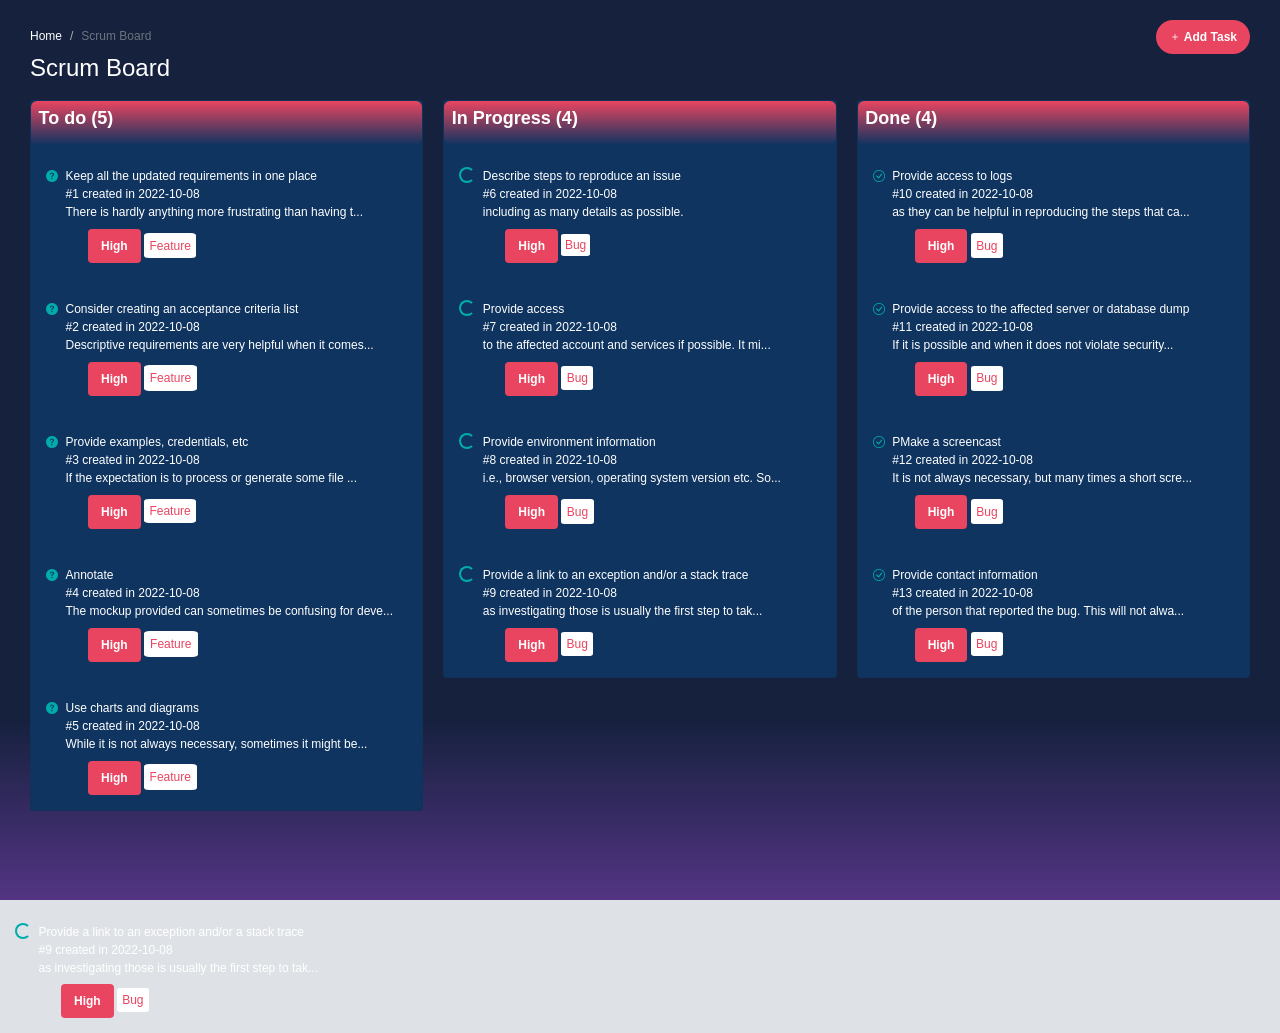
==== commit 0b9a6b4b: "add file javascript" ====
--- a/starter/index.html
+++ b/starter/index.html
@@ -301,7 +301,7 @@
 	<!-- END #app -->
 
 	<!-- TASK MODAL -->
-	<div class=" modal fade" id="modal-task" role="dialog" aria-labelledby="exempleModalLabel" aria-hidden="true">
+	<form class=" form modal fade" id="modal-task" role="dialog" aria-labelledby="exempleModalLabel" aria-hidden="true">
 		<div class="modal-dialog modal-dialog-centered">
 			<div class="modal-content  text-white">
 				<div class="modal-header border-0 grad2">
@@ -311,7 +311,8 @@
 				<div class="modal-body ">
 					<div class="mb-3">
 						<label for="recipient-name" class="col-form-label">Title</label>
-						<input type="text" class="form-control" id="recipient-name">
+						<input type="text" class="form-control TaskInput" id="recipient-name">
+						<div id="msg"></div>
 					</div>
 					<div class="mb-3 d-flex ">
 						<label for="" class="col-form-label">Type</label>
@@ -348,7 +349,7 @@
 					</div> 
 					<div class="mb-3">
 						<label for="Date" class="col-form-label">Date</label>
-						<input type="date" class="form-control" id="Date">
+						<input type="date" class="form-control" id="DateInput">
 					</div>
 					 <div class="mb-3">
 						<label for="message-text" class="col-form-label">Description</label>
@@ -357,17 +358,36 @@
 				</div>
 				<div class="modal-footer border-0">
 					<button type="button" class="btn2   border" data-bs-dismiss="modal">Cancel</button>
-				<button type="button" class="btn ">Save</button>
+				<button  type="submit" class="btn ">Save</button>
 				</div>
 			</div>
 		</div>
-	</div>
+	</form>
 		<!-- Modal content goes here -->
 
+		<div id = "tasks">
+			<button class="p-3 border-0 text-white bg-none mt-2 col-12 d-flex">
+				<div class="">
+					<i class="spinner-border  spinner-border-sm  text-success me-2"></i> 
+				</div>
+				<div class="text-start">
+					<div class="text-white">Provide a link to an exception and/or a stack trace</div>
+					<div class="">
+						<div class="">#9 created in 2022-10-08</div>
+						<div class="" title="as investigating those is usually the first step to take in resolving the problem.">as investigating those is usually the first step to tak...</div>
+					</div>
+					<div class="mt-2 ms-4">
+						<span class="btn">High</span>
+						<span class="btn2">Bug</span>
+					</div>
+				</div>
+			</button>
+		</div>
 
 	<!-- ================== BEGIN core-js ================== -->
 	<script src="assets/js/vendor.min.js"></script>
 	<script src="assets/js/app.min.js"></script>
+	<script src="assets/js/script.js"></script>
 	<script src="https://cdn.jsdelivr.net/npm/bootstrap@4.0.0/dist/js/bootstrap.min.js" integrity="sha384-JZR6Spejh4U02d8jOt6vLEHfe/JQGiRRSQQxSfFWpi1MquVdAyjUar5+76PVCmYl" crossorigin="anonymous"></script>
 	<!-- ================== END core-js ================== -->
 </body>
--- a/starter/assets/css/style.css
+++ b/starter/assets/css/style.css
@@ -58,4 +58,7 @@
 }
 .modal-footer{
     background-color:#0F3460;
+}
+#msg{
+    color: #E94560;
 }
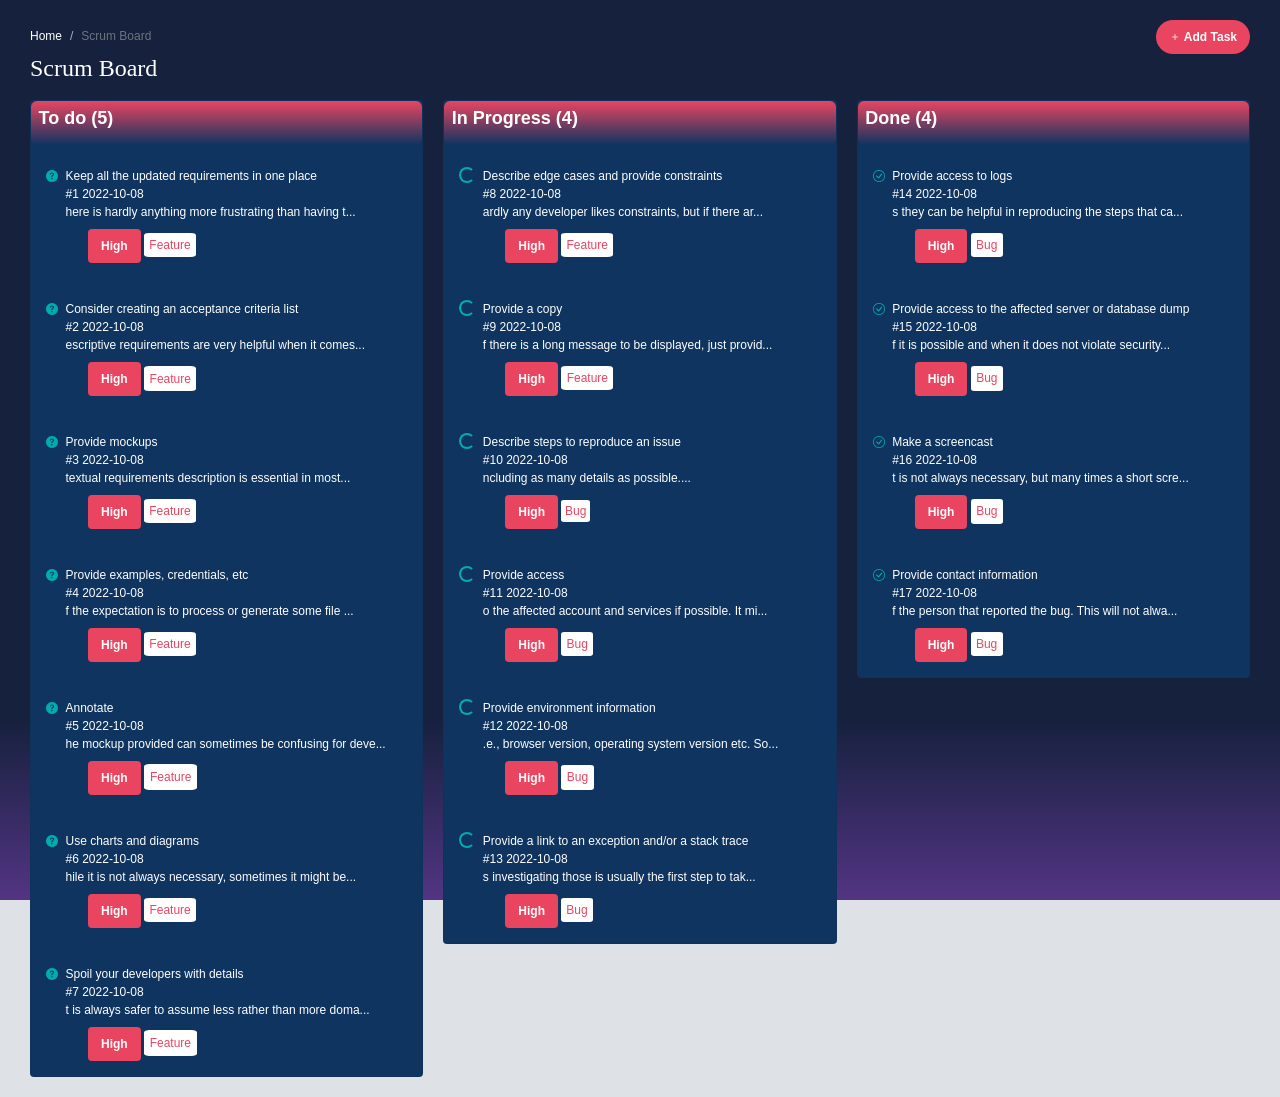
==== commit ab5339e9: "Add function" ====
--- a/starter/index.html
+++ b/starter/index.html
@@ -42,7 +42,7 @@
 
 
 
-			<div class="row">
+			<div class="row" id ="tasksList">
 				<div class="col-sm-6 col-md-4 ">
 					<div class="card" style="background-color: #0F3460;">
 						<div class="grad2 p-2 rounded-3">
@@ -227,7 +227,7 @@
 									<i class="bi bi-check-circle  text-success me-2"></i> 
 								</div>
 								<div class="text-start">
-									<div class="text-white">Provide access to logs</div>
+									<div class="text-white" >Provide access to logs</div>
 									<div class="">
 										<div class="">#10 created in 2022-10-08</div>
 										<div class="" title="as they can be helpful in reproducing the steps that caused the problem in the first place.">as they can be helpful in reproducing the steps that ca...</div>
@@ -306,24 +306,25 @@
 			<div class="modal-content  text-white">
 				<div class="modal-header border-0 grad2">
 					<h5 class="modal-title">Add Task</h5>
-					<button type="button" class="btn-close text-white" data-bs-dismiss="modal" aria-label="Close "></button>
+					<!-- <button type="button" class="close" data-dismiss="modal">&times;</button> ******data-bs-dismiss*******-->
+					<button type="button" class="btn-close Close text-white" data-dismiss="modal" aria-label="Close"></button>
 				</div>
 				<div class="modal-body ">
 					<div class="mb-3">
 						<label for="recipient-name" class="col-form-label">Title</label>
-						<input type="text" class="form-control TaskInput" id="recipient-name">
+						<input type="text" class="form-control TaskInput" id="title"><br>
 						<div id="msg"></div>
 					</div>
 					<div class="mb-3 d-flex ">
-						<label for="" class="col-form-label">Type</label>
+						<label for="" class="col-form-label"  >Type</label>
 						<div class="form-check ms-2 mt-5 ">
-							<input class="form-check-input" type="radio" name="flexRadioDefault" id="flexRadioDefault1" checked>
+							<input class="form-check-input" type="radio" name="type" id="typeB" checked>
 							<label class="form-check-label" for="flexRadioDefault1">
 							Bug
 							</label>
 						</div>
 						<div class="form-check ms-5 mt-5">
-							<input class="form-check-input" type="radio" name="flexRadioDefault" id="flexRadioDefault2">
+							<input class="form-check-input" type="radio" name="type" id="typeF">
 							<label class="form-check-label" for="flexRadioDefault2">
 								Feature
 							</label>
@@ -331,64 +332,49 @@
 					</div>
 					<div class="mb-3">
 						<label for="Priority" class="col-form-label">Priority</label>
-						<select class="form-select" aria-label="Default select example" id="Priority">
+						<select class="form-select" aria-label="Default select example" id="priority">
+							<option selected >Please select</option>
+							<option value="High">High</option>
+							<option value="Medium">Medium</option>
+							<option value="Low">Low</option>
+						</select>
+					</div>
+					<div class="mb-3">
+						<label for="status" class="col-form-label" >Status</label>
+						<select class="form-select" aria-label="Default select example" id="status">
 							<option selected>Please select</option>
-							<option value="1">High</option>
-							<option value="2">Medium</option>
-							<option value="3">Low</option>
-						</select>
-					</div>
-					<div class="mb-3">
-						<label for="Status" class="col-form-label">Status</label>
-						<select class="form-select" aria-label="Default select example" id="Status">
-							<option selected>To Do</option>
-							<option value="1">IN Progress</option>
-							<option value="2">Done</option>
+							<option value="To Do">To Do</option>
+							<option value="In Progress">IN Progress</option>
+							<option value="Done">Done</option>
 							
 						</select>
 					</div> 
 					<div class="mb-3">
 						<label for="Date" class="col-form-label">Date</label>
-						<input type="date" class="form-control" id="DateInput">
+						<input type="date" class="form-control" id="date">
 					</div>
 					 <div class="mb-3">
-						<label for="message-text" class="col-form-label">Description</label>
-						<textarea class="form-control" id="message-text"></textarea>
+						<label for="message-text" class="col-form-label" >Description</label>
+						<textarea class="form-control" id="description"></textarea>
 					</div> 
 				</div>
 				<div class="modal-footer border-0">
-					<button type="button" class="btn2   border" data-bs-dismiss="modal">Cancel</button>
-				<button  type="submit" class="btn ">Save</button>
+					<button type="button" class="btn2   border" data-dismiss="modal">Cancel</button>
+				<button  type="submit" class="btn" onclick="saveTask();" data-dismiss="modal">Save</button>
 				</div>
 			</div>
 		</div>
 	</form>
 		<!-- Modal content goes here -->
 
-		<div id = "tasks">
-			<button class="p-3 border-0 text-white bg-none mt-2 col-12 d-flex">
-				<div class="">
-					<i class="spinner-border  spinner-border-sm  text-success me-2"></i> 
-				</div>
-				<div class="text-start">
-					<div class="text-white">Provide a link to an exception and/or a stack trace</div>
-					<div class="">
-						<div class="">#9 created in 2022-10-08</div>
-						<div class="" title="as investigating those is usually the first step to take in resolving the problem.">as investigating those is usually the first step to tak...</div>
-					</div>
-					<div class="mt-2 ms-4">
-						<span class="btn">High</span>
-						<span class="btn2">Bug</span>
-					</div>
-				</div>
-			</button>
-		</div>
+		
 
 	<!-- ================== BEGIN core-js ================== -->
 	<script src="assets/js/vendor.min.js"></script>
 	<script src="assets/js/app.min.js"></script>
+	<script src="assets/js/data.js"></script>
 	<script src="assets/js/script.js"></script>
-	<script src="https://cdn.jsdelivr.net/npm/bootstrap@4.0.0/dist/js/bootstrap.min.js" integrity="sha384-JZR6Spejh4U02d8jOt6vLEHfe/JQGiRRSQQxSfFWpi1MquVdAyjUar5+76PVCmYl" crossorigin="anonymous"></script>
 	<!-- ================== END core-js ================== -->
 </body>
+	<script src="https://cdn.jsdelivr.net/npm/bootstrap@4.0.0/dist/js/bootstrap.min.js" integrity="sha384-JZR6Spejh4U02d8jOt6vLEHfe/JQGiRRSQQxSfFWpi1MquVdAyjUar5+76PVCmYl" crossorigin="anonymous"></script>
 </html>
--- a/starter/assets/css/style.css
+++ b/starter/assets/css/style.css
@@ -60,5 +60,27 @@
     background-color:#0F3460;
 }
 #msg{
-    color: #E94560;
-}+    color: #f0798d ;
+}
+
+
+
+
+
+
+
+
+
+/* Before */
+h1{
+    font-size: 80px;
+    font-family: 'Caveat' , cursive;
+    font-weight: 400;
+}
+h2{
+    font-size: 40px;
+    font-family: 'Caveat' , cursive;
+    font-weight: 400;
+}
+
+
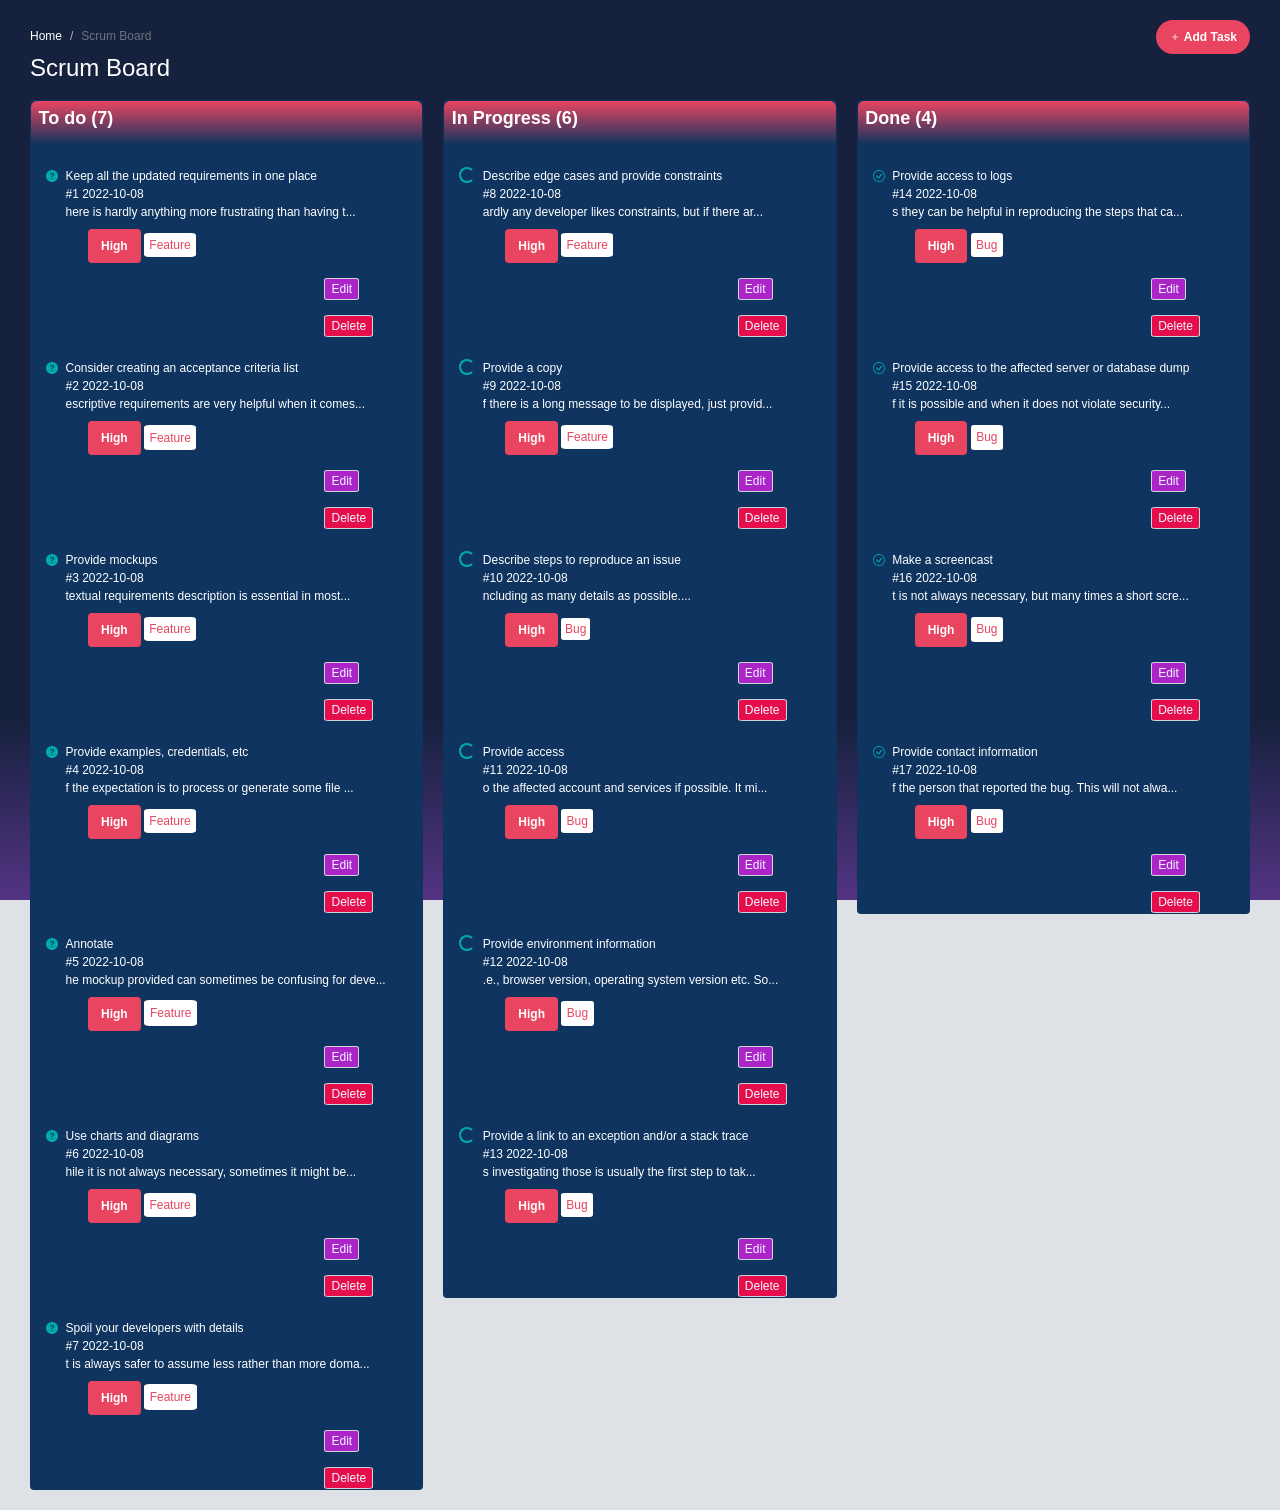
==== commit e241bdc5: "last commit" ====
--- a/starter/index.html
+++ b/starter/index.html
@@ -36,7 +36,7 @@
 				</div>
 
 				<div class="col-6 text-end">
-					<button id="button" class="btn  rounded-pill  " type="button" data-toggle="modal" data-target="#modal-task" ><i class="bi bi-plus text-white"></i> Add Task</a>
+					<button id="button" onclick="resetForm()" class="btn  rounded-pill  " type="button" data-toggle="modal" data-target="#modal-task" ><i class="bi bi-plus text-white"></i> Add Task</a>
 				</div>
 			</div>
 
@@ -46,95 +46,11 @@
 				<div class="col-sm-6 col-md-4 ">
 					<div class="card" style="background-color: #0F3460;">
 						<div class="grad2 p-2 rounded-3">
-							<h4 class="text-white">To do (<span id="to-do-tasks-count">5</span>)</h4>
+							<h4 class="text-white">To do (<span id="to-do-tasks-count">0</span>)</h4>
 						</div>
 
 						<div class="" id="to-do-tasks">
 							<!-- TO DO TASKS HERE -->
-							<button class="p-3 border-0 text-white bg-none mt-2 col-12 d-flex">
-								<div class="">
-									<i class="bi bi-question-circle-fill text-success me-2"></i> 
-								</div>
-								<div class="text-start">
-									<div class="text-white"> Keep all the updated requirements in one place</div>
-									<div class="">
-										<div class="">#1 created in 2022-10-08</div>
-										<div class="" title="There is hardly anything more frustrating than having to look for current requirements in tens of comments under the actual description or having to decide which commenter is actually authorized to change the requirements. The goal here is to keep all the up-to-date requirements and details in the main/primary description of a task. Even though the information in comments may affect initial criteria, just update this primary description accordingly.">There is hardly anything more frustrating than having t...</div>
-									</div>
-									<div class="mt-2 ms-4">
-										<span class="btn">High</span>
-										<span class="btn2">Feature</span>
-									</div>
-								</div>
-							</button>
-							<button class="p-3 border-0 text-white bg-none mt-2 col-12 d-flex">
-								<div class="">
-									<i class="bi bi-question-circle-fill text-success me-2"></i> 
-								</div>
-								<div class="text-start">
-									<div class="text-white">Consider creating an acceptance criteria list</div>
-									<div class="">
-										<div class="">#2 created in 2022-10-08</div>
-										<div class="" title="Descriptive requirements are very helpful when it comes to understanding the context of a problem, yet finally it is good to precisely specify what is expected. Thus the developer will not have to look for the actual requirements in a long, descriptive text but he will be able to easily get to the essence. One might find that sometimes — when acceptance criteria are well defined — there is little or no need for any additional information. Example:
-						a) User navigates to “/accounts” and clicks on red download CSV button
-						b) Popup appears with two buttons: “This year” and “Last year”
-						c) If user clicked on “Last year” download is initiated
-						d) CSV downloaded includes following columns…">Descriptive requirements are very helpful when it comes...</div>
-									</div>
-									<div class="mt-2 ms-4">
-										<span class="btn">High</span>
-										<span class="btn2">Feature</span>
-									</div>
-								</div>
-							</button>
-							<button class="p-3 border-0 text-white bg-none mt-2 col-12 d-flex">
-								<div class="">
-									<i class="bi bi-question-circle-fill text-success me-2"></i> 
-								</div>
-								<div class="text-start">
-									<div class="text-white"> Provide examples, credentials, etc</div>
-									<div class="">
-										<div class="">#3 created in 2022-10-08</div>
-										<div class="" title="If the expectation is to process or generate some file — attach an example of such a file. If the goal is to integrate what is being developed with some service, ensure your devs have access to this service and its documentation. This list could go on and on — the bottom line is — if there is something that our developer might make use of, try to foresee it and provide them with (access to) it.">If the expectation is to process or generate some file ...</div>
-									</div>
-									<div class="mt-2 ms-4">
-										<span class="btn">High</span>
-										<span class="btn2">Feature</span>
-									</div>
-								</div>
-							</button>
-							<button class="p-3 border-0 text-white bg-none mt-2 col-12 d-flex">
-								<div class="">
-									<i class="bi bi-question-circle-fill text-success me-2"></i> 
-								</div>
-								<div class="text-start">
-									<div class="text-white"> Annotate</div>
-									<div class="">
-										<div class=" ">#4 created in 2022-10-08</div>
-										<div class="" title="The mockup provided can sometimes be confusing for developers. Especially if it contains much more content than the scope of the task described. Drop a couple of arrows, outlines and annotations here and there to emphasize what are the important parts of the mockup from the task requirements perspective.">The mockup provided can sometimes be confusing for deve...</div>
-									</div>
-									<div class="mt-2 ms-4">
-										<span class="btn">High</span>
-										<span class="btn2">Feature</span>
-									</div>
-								</div>
-							</button>
-							<button class="p-3 border-0 text-white bg-none mt-2 col-12 d-flex">
-								<div class="">
-									<i class="bi bi-question-circle-fill text-success me-2"></i> 
-								</div>
-								<div class="text-start">
-									<div class="text-white"> Use charts and diagrams</div>
-									<div class="">
-										<div class="">#5 created in 2022-10-08</div>
-										<div class="" title="While it is not always necessary, sometimes it might be beneficial to prepare a flowchart, a block diagram or some other kind of concept visualization that will render it easy for the developer to comprehend the task and its scope.">While it is not always necessary, sometimes it might be...</div>
-									</div>
-									<div class="mt-2 ms-4">
-										<span class="btn">High</span>
-										<span class="btn2">Feature</span>
-									</div>
-								</div>
-							</button>
 						</div>
 					</div>
 				</div>
@@ -142,150 +58,22 @@
 					<div class="card" style="background-color: #0F3460;">
 					
 						<div class="grad2 p-2 rounded-3">
-							<h4 class="text-white">In Progress (<span id="in-progress-tasks-count">4</span>)</h4>
+							<h4 class="text-white">In Progress (<span id="in-progress-tasks-count">0</span>)</h4>
 
 						</div>
 						<div class="" id="in-progress-tasks">
 							<!-- IN PROGRESS TASKS HERE -->
-							<button class="p-3 border-0 text-white bg-none mt-2 col-12 d-flex">
-								<div class="">
-									<i class="spinner-border  spinner-border-sm  text-success me-2"></i> 
-								</div>
-								<div class="text-start">
-									<div class="text-white">Describe steps to reproduce an issue</div>
-									<div class="">
-										<div class="">#6 created in 2022-10-08</div>
-										<div class="" title="including as many details as possible.">including as many details as possible.</div>
-									</div>
-									<div class="mt-2 ms-4">
-										<span class="btn">High</span>
-										<span class="btn2">Bug</span>
-									</div>
-								</div>
-							</button>
-							<button class="p-3 border-0 text-white bg-none mt-2 col-12 d-flex">
-								<div class="">
-									<i class="spinner-border  spinner-border-sm  text-success me-2"></i> 
-								</div>
-								<div class="text-start">
-									<div class="text-white">Provide access</div>
-									<div class="">
-										<div class="">#7 created in 2022-10-08</div>
-										<div class="" title="to the affected account and services if possible. It might be hard to reproduce the exact environment on a local machine.">to the affected account and services if possible. It mi...</div>
-									</div>
-									<div class="mt-2 ms-4">
-										<span class="btn">High</span>
-										<span class="btn2">Bug</span>
-									</div>
-								</div>
-							</button>
-							<button class="p-3 border-0 text-white bg-none mt-2 col-12 d-flex">
-								<div class="">
-									<i class="spinner-border  spinner-border-sm  text-success me-2"></i> 
-								</div>
-								<div class="text-start">
-									<div class="text-white">Provide environment information</div>
-									<div class="">
-										<div class="">#8 created in 2022-10-08</div>
-										<div class="" title="i.e., browser version, operating system version etc. Sometimes a list of installed browser plugins and extensions might be helpful as well.">i.e., browser version, operating system version etc. So...</div>
-									</div>
-									<div class="mt-2 ms-4">
-										<span class="btn">High</span>
-										<span class="btn2">Bug</span>
-									</div>
-								</div>
-							</button>
-							<button class="p-3 border-0 text-white bg-none mt-2 col-12 d-flex">
-								<div class="">
-									<i class="spinner-border  spinner-border-sm  text-success me-2"></i> 
-								</div>
-								<div class="text-start">
-									<div class="text-white">Provide a link to an exception and/or a stack trace</div>
-									<div class="">
-										<div class="">#9 created in 2022-10-08</div>
-										<div class="" title="as investigating those is usually the first step to take in resolving the problem.">as investigating those is usually the first step to tak...</div>
-									</div>
-									<div class="mt-2 ms-4">
-										<span class="btn">High</span>
-										<span class="btn2">Bug</span>
-									</div>
-								</div>
-							</button>
 						</div>
 					</div>
 				</div>
 				<div class="col-sm-6 col-md-4 ">
 					<div class="card" style="background-color: #0F3460;">
 						<div class="grad2 p-2 rounded-3">
-							<h4 class="text-white">Done (<span id="done-tasks-count">4</span>)</h4>
+							<h4 class="text-white">Done (<span id="done-tasks-count">0</span>)</h4>
 
 						</div>
 						<div class=" " id="done-tasks">
 							<!-- DONE TASKS HERE -->
-							<button class="p-3 border-0 text-white bg-none mt-2 col-12 d-flex">
-								<div class="">
-									<i class="bi bi-check-circle  text-success me-2"></i> 
-								</div>
-								<div class="text-start">
-									<div class="text-white" >Provide access to logs</div>
-									<div class="">
-										<div class="">#10 created in 2022-10-08</div>
-										<div class="" title="as they can be helpful in reproducing the steps that caused the problem in the first place.">as they can be helpful in reproducing the steps that ca...</div>
-									</div>
-									<div class="mt-2 ms-4">
-										<span class="btn">High</span>
-										<span class="btn2">Bug</span>
-									</div>
-								</div>
-							</button>
-							<button class="p-3 border-0 text-white bg-none mt-2 col-12 d-flex">
-								<div class="">
-									<i class="bi bi-check-circle  text-success me-2"></i> 
-								</div>
-								<div class="text-start">
-									<div class="text-white">Provide access to the affected server or database dump</div>
-									<div class="">
-										<div class="">#11 created in 2022-10-08</div>
-										<div class="" title="If it is possible and when it does not violate security policies, it is usually helpful for the developer to access the original data that might have played a role in the problem.">If it is possible and when it does not violate security...</div>
-									</div>
-									<div class="mt-2 ms-4">
-										<span class="btn">High</span>
-										<span class="btn2">Bug</span>
-									</div>
-								</div>
-							</button>
-							<button class="p-3 border-0 text-white bg-none mt-2 col-12 d-flex">
-								<div class="">
-									<i class="bi bi-check-circle  text-success me-2"></i> 
-								</div>
-								<div class="text-start">
-									<div class="text-white">PMake a screencast</div>
-									<div class="">
-										<div class="">#12 created in 2022-10-08</div>
-										<div class="" title="It is not always necessary, but many times a short screencast (or at least a screenshot) says more than a thousand words. While working on MacOS you can use QuickTime Player for the purpose but there are plenty of tools available for other operating systems as well.">It is not always necessary, but many times a short scre...</div>
-									</div>
-									<div class="mt-2 ms-4">
-										<span class="btn">High</span>
-										<span class="btn2">Bug</span>
-									</div>
-								</div>
-							</button>
-							<button  class="p-3 border-0 text-white bg-none mt-2 col-12 d-flex">
-								<div class="">
-									<i class="bi bi-check-circle  text-success me-2"></i> 
-								</div>
-								<div class="text-start">
-									<div class="text-white">Provide contact information</div>
-									<div class="">
-										<div class="">#13 created in 2022-10-08</div>
-										<div class="" title="of the person that reported the bug. This will not always be possible, but in some cases it might be advantageous and most effective if a developer can have a chat with a person that actually experienced the bug, especially if the steps to reproduce a problem are not deterministic.">of the person that reported the bug. This will not alwa...</div>
-									</div>
-									<div class="mt-2 ms-4">
-										<span class="btn">High</span>
-										<span class="btn2">Bug</span>
-									</div>
-								</div>
-							</button>
 						</div>
 					</div>
 				</div>
@@ -360,7 +148,8 @@
 				</div>
 				<div class="modal-footer border-0">
 					<button type="button" class="btn2   border" data-dismiss="modal">Cancel</button>
-				<button  type="submit" class="btn" onclick="saveTask();" data-dismiss="modal">Save</button>
+					<button type="button" id = "update" class="btn btn-warning  border " data-dismiss="modal" onclick="editTask()">update</button>
+				<button  type="submit" class="btn" id="save" onclick="saveTask();" data-dismiss="modal">Save</button>
 				</div>
 			</div>
 		</div>
--- a/starter/assets/css/style.css
+++ b/starter/assets/css/style.css
@@ -50,6 +50,18 @@
     border-radius: 10%;
 
 }
+.btn4{
+    color:aliceblue;
+    background-color : #aa24c8;
+    margin-left: 75%;
+    border-radius: 10%;
+}
+.btn3{
+    color:aliceblue;
+    background-color : #e50e4b;
+    margin-left: 75%;
+    border-radius: 10%;
+}
 .grad2{
     background-image: linear-gradient( #E94560  , #0F3460 );
 }
@@ -61,26 +73,4 @@
 }
 #msg{
     color: #f0798d ;
-}
-
-
-
-
-
-
-
-
-
-/* Before */
-h1{
-    font-size: 80px;
-    font-family: 'Caveat' , cursive;
-    font-weight: 400;
-}
-h2{
-    font-size: 40px;
-    font-family: 'Caveat' , cursive;
-    font-weight: 400;
-}
-
-
+}
